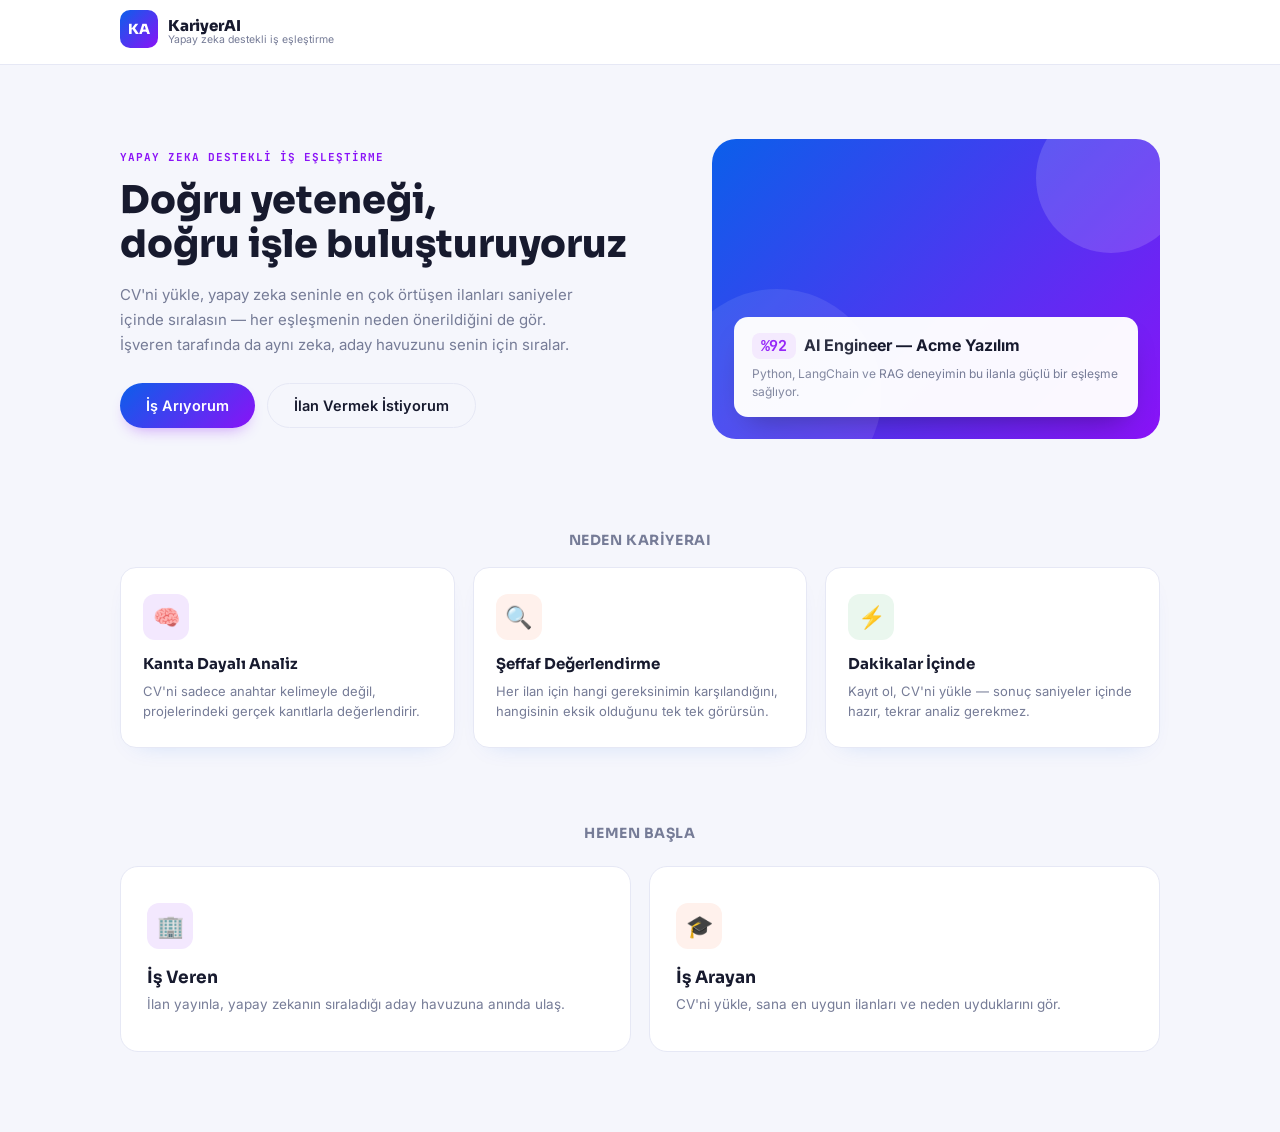
==== frontend/index.html @ 6409a8c3 "Implement major feature updates" ====
<!DOCTYPE html>
<html lang="tr">
<head>
<meta charset="UTF-8">
<title>KariyerAI</title>
<link rel="preconnect" href="https://fonts.googleapis.com">
<link href="https://fonts.googleapis.com/css2?family=Sora:wght@600;700;800&family=Inter:wght@400;500;600&family=JetBrains+Mono:wght@500;700&display=swap" rel="stylesheet">
<link rel="stylesheet" href="styles.css">
</head>
<body>

<nav class="site-nav">
  <div class="nav-inner">
    <div class="nav-brand" onclick="goHome()">
      <label class="logo-wrap" title="Logo değiştirmek için tıkla" onclick="event.stopPropagation();">
        <img id="siteLogoImg" src="/logo.svg" alt="Logo" onerror="this.style.display='none'; document.getElementById('logoFallback').style.display='flex';">
        <span id="logoFallback" class="logo-fallback">KA</span>
        <input type="file" id="logoUploadInput" accept="image/png,image/jpeg,image/svg+xml,image/webp" style="display:none;" onchange="uploadLogo()">
      </label>
      <div>
        <div class="brand-name">KariyerAI</div>
        <div class="brand-tag">Yapay zeka destekli iş eşleştirme</div>
      </div>
    </div>
    <div class="nav-links" id="navLinks"></div>
    <div class="nav-user" id="navUser"></div>
  </div>
</nav>

<div class="wrap">

<div id="landing">

  <section class="hero">
    <div class="hero-content">
      <span class="eyebrow ai">YAPAY ZEKA DESTEKLİ İŞ EŞLEŞTİRME</span>
      <h1 class="hero-title">Doğru yeteneği,<br>doğru işle buluşturuyoruz</h1>
      <p class="hero-sub">CV'ni yükle, yapay zeka seninle en çok örtüşen ilanları saniyeler içinde sıralasın — her eşleşmenin neden önerildiğini de gör. İşveren tarafında da aynı zeka, aday havuzunu senin için sıralar.</p>
      <div class="hero-cta">
        <button class="btn-pill" onclick="showView('seekerEntry')">İş Arıyorum</button>
        <button class="ghost btn-pill" onclick="showView('employerEntry')">İlan Vermek İstiyorum</button>
      </div>
    </div>
    <div class="hero-visual">
      <div class="hero-badge">
        <span class="score-badge">%92</span><strong>AI Engineer — Acme Yazılım</strong>
        <div style="color:var(--muted); font-size:12px; margin-top:6px; line-height:1.5;">Python, LangChain ve RAG deneyimin bu ilanla güçlü bir eşleşme sağlıyor.</div>
      </div>
    </div>
  </section>

  <section class="features-section">
    <div class="section-label" style="text-align:center;">NEDEN KARİYERAI</div>
    <div class="features-grid">
      <div class="feature-card">
        <div class="icon-badge" style="--role-accent-bg: var(--accent-ai-bg);">🧠</div>
        <h4>Kanıta Dayalı Analiz</h4>
        <p>CV'ni sadece anahtar kelimeyle değil, projelerindeki gerçek kanıtlarla değerlendirir.</p>
      </div>
      <div class="feature-card">
        <div class="icon-badge" style="--role-accent-bg: #FFF1EC;">🔍</div>
        <h4>Şeffaf Değerlendirme</h4>
        <p>Her ilan için hangi gereksinimin karşılandığını, hangisinin eksik olduğunu tek tek görürsün.</p>
      </div>
      <div class="feature-card">
        <div class="icon-badge" style="--role-accent-bg: var(--success-bg);">⚡</div>
        <h4>Dakikalar İçinde</h4>
        <p>Kayıt ol, CV'ni yükle — sonuç saniyeler içinde hazır, tekrar analiz gerekmez.</p>
      </div>
    </div>
  </section>

  <section>
    <div class="section-label" style="text-align:center;">HEMEN BAŞLA</div>
    <div class="role-grid">
      <div class="role-card" style="--role-accent: var(--accent-ai); --role-accent-bg: var(--accent-ai-bg);" onclick="showView('employerEntry')">
        <div class="icon-badge">🏢</div>
        <h3>İş Veren</h3>
        <p>İlan yayınla, yapay zekanın sıraladığı aday havuzuna anında ulaş.</p>
      </div>
      <div class="role-card" style="--role-accent: var(--secondary); --role-accent-bg: #FFF1EC;" onclick="showView('seekerEntry')">
        <div class="icon-badge">🎓</div>
        <h3>İş Arayan</h3>
        <p>CV'ni yükle, sana en uygun ilanları ve neden uyduklarını gör.</p>
      </div>
    </div>
  </section>

</div>

<div id="employerEntry" style="display:none;">
  <span class="back-link" onclick="showView('landing')">&larr; Geri</span>
  <div class="auth-split">
    <div class="auth-panel">
      <span class="panel-eyebrow">İŞ VEREN</span>
      <h3>İşe alımı yapay zekayla hızlandırın</h3>
      <p>İlan yayınlayın, sistem CV havuzunuzu otomatik sıralasın.</p>
      <ul class="auth-panel-features">
        <li>Yapay zeka destekli aday sıralaması</li>
        <li>Sadece kendi ilanlarınızı yönetin</li>
        <li>Her adayın neden uyduğunu görün</li>
      </ul>
    </div>
    <div class="auth-form-side" style="text-align:center; display:flex; flex-direction:column; justify-content:center;">
      <span class="eyebrow ai">HOŞ GELDİNİZ</span>
      <h2>Devam etmek için seçin</h2>
      <p class="profile-hint">Daha önce kayıt olduysanız giriş yapın, ilk defa geliyorsanız hesap oluşturun.</p>
      <div style="margin-top:16px;">
        <button class="entry-choice-btn" onclick="showView('employerLogin')">Giriş Yap</button>
        <button class="ghost entry-choice-btn" onclick="showView('employerRegister')">Kayıt Ol</button>
      </div>
    </div>
  </div>
</div>

<div id="employerLogin" style="display:none;">
  <span class="back-link" onclick="showView('employerEntry')">&larr; Geri</span>
  <div class="auth-split">
    <div class="auth-panel">
      <span class="panel-eyebrow">İŞ VEREN</span>
      <h3>Tekrar hoş geldiniz</h3>
      <p>Aday havuzunuza ve ilanlarınıza kaldığınız yerden devam edin.</p>
      <ul class="auth-panel-features">
        <li>Yapay zeka destekli aday sıralaması</li>
        <li>Sadece kendi ilanlarınızı yönetin</li>
        <li>Her adayın neden uyduğunu görün</li>
      </ul>
    </div>
    <div class="auth-form-side">
      <span class="eyebrow ai">GİRİŞ YAP</span>
      <h2>Hesabınıza Girin</h2>
      <label>E-posta</label>
      <input type="email" id="employerLoginEmail" placeholder="ik@sirketiniz.com">
      <label>Şifre</label>
      <input type="password" id="employerLoginPassword" placeholder="••••••••">
      <button class="btn-pill" onclick="doEmployerLogin()">Giriş Yap</button>
      <p id="employerLoginStatus"></p>
      <p style="text-align:center; margin-top:6px;"><a onclick="showView('employerForgotPassword')" style="color:var(--muted); font-size:12.5px; cursor:pointer;">Şifremi unuttum</a></p>
    </div>
  </div>
</div>

<div id="employerForgotPassword" style="display:none;">
  <span class="back-link" onclick="showView('employerLogin')">&larr; Geri</span>
  <div class="auth-shell">
    <div class="card">
      <span class="eyebrow ai">ŞİFREMİ UNUTTUM</span>
      <h2>Şifreni Sıfırla</h2>
      <p class="profile-hint">Kayıt olurken kullandığın şirket adı ve e-postayı doğrula, yeni bir şifre belirle.</p>
      <label>Şirket / Kurum Adı</label>
      <input type="text" id="employerResetCompany" placeholder="Kayıtlı şirket adın">
      <label>E-posta</label>
      <input type="email" id="employerResetEmail" placeholder="ik@sirketiniz.com">
      <label>Yeni Şifre</label>
      <input type="password" id="employerResetNewPassword" placeholder="en az 6 karakter">
      <button onclick="doEmployerPasswordReset()">Şifreyi Güncelle</button>
      <p id="employerResetStatus"></p>
    </div>
  </div>
</div>

<div id="employerRegister" style="display:none;">
  <span class="back-link" onclick="showView('employerEntry')">&larr; Geri</span>
  <div class="auth-split">
    <div class="auth-panel">
      <span class="panel-eyebrow">İŞ VEREN</span>
      <h3>Doğru adaya, doğru zamanda ulaşın</h3>
      <p>Şirket hesabınızı oluşturun, ilk ilanınızı dakikalar içinde yayınlayın.</p>
      <ul class="auth-panel-features">
        <li>Yapay zeka destekli aday sıralaması</li>
        <li>Sadece kendi ilanlarınızı yönetin</li>
        <li>Her adayın neden uyduğunu görün</li>
      </ul>
    </div>
    <div class="auth-form-side">
      <span class="eyebrow ai">KAYIT OL</span>
      <h2>Şirket Hesabı Oluştur</h2>
      <label>Şirket / Kurum Adı</label>
      <input type="text" id="employerCompany" placeholder="örn: Acme Yazılım">
      <label>E-posta</label>
      <input type="email" id="employerRegisterEmail" placeholder="ik@sirketiniz.com">
      <label>Şifre</label>
      <input type="password" id="employerRegisterPassword" placeholder="en az 6 karakter">
      <button class="btn-pill" onclick="doEmployerRegister()">Kayıt Ol</button>
      <p id="employerRegisterStatus"></p>
    </div>
  </div>
</div>

<div id="employerView" style="display:none;">
  <div class="card">
    <span class="eyebrow ai" id="jobFormEyebrow">YENİ İLAN</span>
    <h2 id="jobFormTitle">Yeni İlan</h2>
    <label>Pozisyon Adı</label>
    <input type="text" id="jobTitle" placeholder="örn: AI Engineer">
    <label>Şirket</label>
    <input type="text" id="jobCompany" placeholder="örn: Acme Yazılım">
    <label>İlan Metni</label>
    <textarea id="jobText" placeholder="İlan detaylarını buraya yapıştır"></textarea>
    <button id="jobSubmitBtn" onclick="submitJob()">İlanı Yayınla</button>
    <span id="jobCancelEditBtn" class="cancel-edit-link" style="display:none;" onclick="cancelEditJob()">İptal</span>
    <p id="employerStatus"></p>
  </div>
  <div class="card">
    <h2>Yayındaki İlanlar</h2>
    <input type="text" id="jobSearchInput" class="job-search-input" placeholder="İlan ara (başlık, şirket, içerik)..." oninput="filterJobs()">
    <div id="jobsList" class="empty-state">Yükleniyor...</div>
  </div>
</div>

<div id="jobCandidatesView" style="display:none;">
  <span class="back-link" onclick="showView('employerView')">&larr; İlanlara geri dön</span>
  <div id="jobCandidatesHeader" class="welcome-banner"></div>
  <div id="jobCandidatesStats" class="card" style="display:none;"></div>
  <div id="jobCandidatesContainer">Yükleniyor...</div>
</div>

<div id="seekerEntry" style="display:none;">
  <span class="back-link" onclick="showView('landing')">&larr; Geri</span>
  <div class="auth-split">
    <div class="auth-panel" style="background: linear-gradient(135deg, #0B5FEA 0%, #4B7BF5 100%);">
      <span class="panel-eyebrow">İŞ ARAYAN</span>
      <h3>Sana en uygun işi bul</h3>
      <p>CV'ni yükle, yapay zeka seninle en çok örtüşen ilanları sıralasın.</p>
      <ul class="auth-panel-features">
        <li>CV'ni yapay zeka analiz etsin</li>
        <li>Her ilana neden uyduğunu gör</li>
        <li>Favorilerini kaydet, profilini yönet</li>
      </ul>
    </div>
    <div class="auth-form-side" style="text-align:center; display:flex; flex-direction:column; justify-content:center;">
      <span class="eyebrow">HOŞ GELDİN</span>
      <h2>Devam etmek için seç</h2>
      <p class="profile-hint">Daha önce kayıt olduysan giriş yap, ilk defa geliyorsan hesap oluştur.</p>
      <div style="margin-top:16px;">
        <button class="entry-choice-btn" onclick="showView('seekerLogin')">Giriş Yap</button>
        <button class="ghost entry-choice-btn" onclick="showView('seekerRegister')">Kayıt Ol</button>
      </div>
    </div>
  </div>
</div>

<div id="seekerLogin" style="display:none;">
  <span class="back-link" onclick="showView('seekerEntry')">&larr; Geri</span>
  <div class="auth-split">
    <div class="auth-panel" style="background: linear-gradient(135deg, #0B5FEA 0%, #4B7BF5 100%);">
      <span class="panel-eyebrow">İŞ ARAYAN</span>
      <h3>Tekrar hoş geldin</h3>
      <p>Sana uygun ilanlara ve profiline kaldığın yerden devam et.</p>
      <ul class="auth-panel-features">
        <li>CV'ni yapay zeka analiz etsin</li>
        <li>Her ilana neden uyduğunu gör</li>
        <li>Favorilerini kaydet, profilini yönet</li>
      </ul>
    </div>
    <div class="auth-form-side">
      <span class="eyebrow">GİRİŞ YAP</span>
      <h2>Tekrar Hoş Geldin</h2>
      <label>E-posta</label>
      <input type="email" id="loginEmail" placeholder="ornek@mail.com">
      <label>Şifre</label>
      <input type="password" id="loginPassword" placeholder="••••••••">
      <button class="btn-pill" onclick="doLogin()">Giriş Yap</button>
      <p id="loginStatus"></p>
      <p style="text-align:center; margin-top:6px;"><a onclick="showView('seekerForgotPassword')" style="color:var(--muted); font-size:12.5px; cursor:pointer;">Şifremi unuttum</a></p>
    </div>
  </div>
</div>

<div id="seekerForgotPassword" style="display:none;">
  <span class="back-link" onclick="showView('seekerLogin')">&larr; Geri</span>
  <div class="auth-shell">
    <div class="card">
      <span class="eyebrow">ŞİFREMİ UNUTTUM</span>
      <h2>Şifreni Sıfırla</h2>
      <p class="profile-hint">Kayıt olurken kullandığın ad soyad ve e-postayı doğrula, yeni bir şifre belirle.</p>
      <label>Ad Soyad</label>
      <input type="text" id="seekerResetName" placeholder="Kayıtlı adın soyadın">
      <label>E-posta</label>
      <input type="email" id="seekerResetEmail" placeholder="ornek@mail.com">
      <label>Yeni Şifre</label>
      <input type="password" id="seekerResetNewPassword" placeholder="en az 6 karakter">
      <button onclick="doSeekerPasswordReset()">Şifreyi Güncelle</button>
      <p id="seekerResetStatus"></p>
    </div>
  </div>
</div>

<div id="seekerRegister" style="display:none;">
  <span class="back-link" onclick="showView('seekerEntry')">&larr; Geri</span>
  <div class="auth-split">
    <div class="auth-panel" style="background: linear-gradient(135deg, #0B5FEA 0%, #4B7BF5 100%);">
      <span class="panel-eyebrow">İŞ ARAYAN</span>
      <h3>Bir CV yükle, gerisini yapay zekaya bırak</h3>
      <p>Kayıt tek seferlik — sonrasında sadece giriş yapman yeterli.</p>
      <ul class="auth-panel-features">
        <li>CV'ni yapay zeka analiz etsin</li>
        <li>Her ilana neden uyduğunu gör</li>
        <li>Favorilerini kaydet, profilini yönet</li>
      </ul>
    </div>
    <div class="auth-form-side">
      <span class="eyebrow">KAYIT OL</span>
      <h2>Hesap Oluştur</h2>
      <label>Ad Soyad</label>
      <input type="text" id="candName" placeholder="Adın Soyadın">
      <label>E-posta</label>
      <input type="email" id="candEmail" placeholder="ornek@mail.com">
      <label>Şifre</label>
      <input type="password" id="candPassword" placeholder="en az 6 karakter">
      <label>CV'n (PDF)</label>
      <input type="file" id="cvFile" accept="application/pdf">
      <br><br>
      <button class="btn-pill" onclick="uploadCv()">Kayıt Ol ve CV'yi Analiz Et</button>
      <p id="uploadStatus"></p>
    </div>
  </div>
</div>

<div id="jobsView" style="display:none;">
  <div class="dashboard-grid">
    <aside class="profile-sidebar">
      <div class="card">
        <span class="eyebrow">PROFİLİM</span>
        <h2 id="sidebarName">Profil</h2>
        <div id="sidebarCvSummary" class="sidebar-cv-summary"></div>
        <label>Telefon</label>
        <input type="tel" id="profilePhone" placeholder="0555 555 55 55">
        <label>LinkedIn</label>
        <input type="url" id="profileLinkedin" placeholder="linkedin.com/in/...">
        <label>GitHub</label>
        <input type="url" id="profileGithub" placeholder="github.com/...">
        <label>Konum</label>
        <input type="text" id="profileLocation" placeholder="örn: Bursa">
        <button onclick="saveProfile()" style="width:100%;">Kaydet</button>
        <p id="profileStatus"></p>
        <hr style="border:none; border-top:1px solid var(--border); margin:16px 0;">
        <button class="ghost" onclick="toggleCvUpdateForm()" style="width:100%; font-size:12.5px;">CV'ni Güncelle</button>
        <div id="cvUpdateForm" style="display:none; margin-top:10px;">
          <input type="file" id="cvUpdateFile" accept="application/pdf">
          <button onclick="submitCvUpdate()" style="margin-top:8px; width:100%;">Yükle ve Yeniden Analiz Et</button>
          <p id="cvUpdateStatus" style="color:var(--muted); font-size:12.5px; margin-top:6px;"></p>
        </div>
      </div>
    </aside>
    <main class="dashboard-main">
      <label class="fav-filter-label">
        <input type="checkbox" id="favFilterCheckbox" onchange="toggleFavoritesFilter()">
        Sadece favorilerimi göster
      </label>
      <div id="matchesContainer">Yükleniyor...</div>
    </main>
  </div>
</div>

</div>

<script type="module" src="js/main.js"></script>
</body>
</html>
---- frontend/styles.css ----
:root {
    --primary: #171A2E;
    --secondary: #0B5FEA;
    --accent-ai: #8A12F7;
    --accent-ai-bg: #F3E8FE;
    --brand-gradient: linear-gradient(135deg, #0B5FEA 0%, #8A12F7 100%);
    --bg: #F5F6FC;
    --card: #FFFFFF;
    --border: #E6E8F5;
    --muted: #767C97;
    --success-bg: #EAF7EE;
    --success-text: #1E8E4E;
    --danger-bg: #FDEAEA;
    --danger-text: #B03030;
  }
  * { box-sizing: border-box; }
  body {
    font-family: 'Inter', sans-serif;
    background: var(--bg);
    color: var(--primary);
    margin: 0;
    padding: 0;
  }
  .wrap { max-width: 1080px; margin: 0 auto; padding: 28px 20px 80px; }
  h1 { font-family: 'Sora', sans-serif; font-size: 28px; font-weight: 800; margin: 0 0 4px; }
  h2 { font-family: 'Sora', sans-serif; font-size: 19px; font-weight: 700; margin: 0 0 14px; }
  .subtitle { color: var(--muted); font-size: 14px; margin-bottom: 28px; }
  .topbar { display: flex; justify-content: space-between; align-items: center; margin-bottom: 8px; }
  .card {
    background: var(--card);
    border: 1px solid var(--border);
    border-radius: 16px;
    padding: 22px 24px;
    margin-bottom: 18px;
    box-shadow: 0 10px 24px -18px rgba(11, 95, 234, 0.35);
  }
  input[type=text], input[type=email], input[type=tel], input[type=url], input[type=password] {
    width: 100%;
    padding: 11px 13px;
    margin-bottom: 12px;
    border: 1px solid var(--border);
    border-radius: 8px;
    font-family: 'Inter', sans-serif;
    font-size: 14px;
    background: #FAFBFD;
  }
  input[type=text]:focus, input[type=email]:focus, input[type=tel]:focus, input[type=url]:focus, input[type=password]:focus, textarea:focus { outline: 2px solid var(--secondary); background: white; }
  textarea {
    width: 100%; min-height: 130px; padding: 11px 13px; margin-bottom: 12px;
    border: 1px solid var(--border); border-radius: 8px; font-family: 'Inter', sans-serif;
    font-size: 14px; background: #FAFBFD; resize: vertical;
  }
  label { font-size: 13px; font-weight: 600; color: var(--muted); display: block; margin-bottom: 6px; }
  button {
    background: var(--brand-gradient); color: white; border: none;
    padding: 11px 22px; border-radius: 8px; cursor: pointer;
    font-family: 'Inter', sans-serif; font-weight: 600; font-size: 14px;
    transition: opacity 0.15s, transform 0.15s;
    box-shadow: 0 8px 16px -8px rgba(138, 18, 247, 0.45);
  }
  button:hover { opacity: 0.92; transform: translateY(-1px); }
  button.secondary-btn { background: var(--primary); box-shadow: none; }
  button.ghost { background: transparent; color: var(--primary); border: 1px solid var(--border); box-shadow: none; }
  button:disabled { background: #D4D7E2; cursor: not-allowed; box-shadow: none; }
  .role-grid { display: grid; grid-template-columns: 1fr 1fr; gap: 18px; margin-top: 24px; }
  .role-card {
    background: var(--card); border: 1px solid var(--border); border-radius: 18px;
    padding: 36px 26px; text-align: left; cursor: pointer; transition: all 0.18s;
    position: relative; overflow: hidden;
  }
  .role-card::before {
    content: ''; position: absolute; top: 0; left: 0; right: 0; height: 3px;
    background: var(--role-accent, var(--secondary)); transform: scaleX(0); transform-origin: left;
    transition: transform 0.2s;
  }
  .role-card:hover { border-color: var(--role-accent, var(--secondary)); transform: translateY(-3px); box-shadow: 0 12px 28px -14px rgba(11,95,234,0.3); }
  .role-card:hover::before { transform: scaleX(1); }
  .icon-badge {
    width: 46px; height: 46px; border-radius: 12px; display: flex; align-items: center;
    justify-content: center; font-size: 22px; margin-bottom: 18px;
    background: var(--role-accent-bg, var(--success-bg));
  }
  .role-card h3 { font-family: 'Sora', sans-serif; margin: 0 0 6px; font-size: 17px; }
  .role-card p { color: var(--muted); font-size: 13.5px; margin: 0; line-height: 1.5; }
  .eyebrow {
    font-family: 'JetBrains Mono', monospace; font-size: 11px; font-weight: 700;
    letter-spacing: 0.09em; text-transform: uppercase; color: var(--secondary);
    margin-bottom: 8px; display: block;
  }
  .eyebrow.ai { color: var(--accent-ai); }
  .auth-shell { max-width: 420px; margin: 0 auto; }

  .auth-split {
    display: grid; grid-template-columns: 1fr 1fr; max-width: 920px; margin: 0 auto;
    border-radius: 20px; overflow: hidden; box-shadow: 0 24px 60px -30px rgba(11,95,234,0.4);
  }
  .auth-panel {
    background: var(--brand-gradient); color: white; padding: 48px 40px;
    display: flex; flex-direction: column; justify-content: center; gap: 16px;
  }
  .auth-panel .panel-eyebrow {
    font-family: 'JetBrains Mono', monospace; font-size: 11px; font-weight: 700;
    letter-spacing: 0.09em; text-transform: uppercase; opacity: 0.85;
  }
  .auth-panel h3 { font-family: 'Sora', sans-serif; font-size: 25px; font-weight: 800; margin: 0; line-height: 1.3; }
  .auth-panel p { font-size: 13.5px; opacity: 0.92; line-height: 1.6; margin: 0; }
  .auth-panel-features { list-style: none; padding: 0; margin: 10px 0 0; display: flex; flex-direction: column; gap: 11px; }
  .auth-panel-features li { font-size: 13.5px; display: flex; align-items: center; gap: 9px; }
  .auth-panel-features li::before {
    content: '✓'; width: 20px; height: 20px; border-radius: 50%; background: rgba(255,255,255,0.2);
    display: flex; align-items: center; justify-content: center; font-size: 11px; flex-shrink: 0;
  }
  .auth-form-side { background: var(--card); padding: 44px 40px; }
  .auth-form-side h2 { font-size: 21px; }
  .btn-pill { border-radius: 999px !important; padding: 13px 26px !important; font-size: 14.5px !important; width: 100%; }
  @media (max-width: 720px) {
    .auth-split { grid-template-columns: 1fr; max-width: 460px; }
    .auth-panel { padding: 32px 28px 24px; }
    .auth-form-side { padding: 32px 28px; }
  }
  .back-link { cursor: pointer; color: var(--muted); font-size: 13px; margin-bottom: 16px; display: inline-block; }
  .back-link:hover { color: var(--primary); }
  #status { color: var(--muted); font-size: 13px; margin-top: 8px; }
  .job-row {
    display: flex; justify-content: space-between; align-items: center;
    padding: 12px 0; border-bottom: 1px solid var(--border);
  }
  .job-row:last-child { border-bottom: none; }
  .job-row-title { font-weight: 600; font-size: 14px; }
  .job-row-company { color: var(--muted); font-size: 12px; }
  .job-row-preview { color: var(--muted); font-size: 12px; margin-top: 3px; max-width: 500px; }
  .del-btn { background: transparent; color: var(--danger-text); font-size: 12px; padding: 6px 10px; }

  .score-badge {
    display: inline-flex; align-items: center; justify-content: center;
    font-family: 'JetBrains Mono', monospace; font-weight: 700; font-size: 15px;
    color: var(--accent-ai); background: var(--accent-ai-bg); border-radius: 8px;
    padding: 3px 9px; margin-right: 8px; letter-spacing: -0.02em;
  }
  .match-card { border-left: 4px solid var(--secondary); }
  .match-card.low { border-left-color: var(--border); opacity: 0.85; }
  .tag {
    display: inline-block; background: var(--success-bg); color: var(--success-text);
    padding: 3px 10px; border-radius: 20px; font-size: 12px; margin: 2px 4px 2px 0; font-weight: 500;
  }
  .tag.missing { background: var(--danger-bg); color: var(--danger-text); }
  .recommend {
    display: inline-block; padding: 3px 10px; border-radius: 20px; font-size: 12px; font-weight: 600; margin-top: 4px;
  }
  .recommend.evet { background: var(--success-bg); color: var(--success-text); }
  .recommend.kismen { background: #FFF4E5; color: #B26A00; }
  .recommend.hayir { background: var(--danger-bg); color: var(--danger-text); }
  .section-label {
    font-family: 'Sora', sans-serif; font-weight: 700; font-size: 14px; color: var(--muted);
    text-transform: uppercase; letter-spacing: 0.04em; margin: 26px 0 12px;
  }
  .welcome-banner {
    background: var(--primary); color: white; padding: 16px 20px; border-radius: 12px; margin-bottom: 20px;
    font-family: 'Sora', sans-serif; font-weight: 600; font-size: 15px;
  }
  .empty-state { color: var(--muted); font-size: 14px; text-align: center; padding: 30px 0; }
  .spinner {
    display: inline-block; width: 14px; height: 14px; border: 2px solid var(--border);
    border-top-color: var(--secondary); border-radius: 50%; animation: spin 0.7s linear infinite;
    vertical-align: middle; margin-right: 6px;
  }
  @keyframes spin { to { transform: rotate(360deg); } }

  .detail-toggle {
    background: transparent; color: var(--secondary); border: none; padding: 4px 0;
    font-size: 12.5px; font-weight: 600; cursor: pointer; margin-top: 8px; display: inline-flex;
    align-items: center; gap: 4px;
  }
  .detail-toggle:hover { text-decoration: underline; opacity: 1; }
  .detail-toggle .arrow { display: inline-block; transition: transform 0.15s; font-size: 10px; }
  .detail-toggle.open .arrow { transform: rotate(90deg); }
  .req-list { margin-top: 10px; border-top: 1px solid var(--border); padding-top: 10px; display: none; }
  .req-list.open { display: block; }
  .req-row { display: flex; align-items: flex-start; gap: 9px; padding: 7px 0; border-bottom: 1px dashed var(--border); }
  .req-row:last-child { border-bottom: none; }
  .req-icon { flex-shrink: 0; width: 18px; text-align: center; font-size: 13px; margin-top: 1px; }
  .req-body { flex: 1; min-width: 0; }
  .req-name { font-weight: 600; font-size: 13px; }
  .req-tur { font-size: 10.5px; color: var(--muted); margin-left: 6px; font-weight: 500; text-transform: uppercase; letter-spacing: 0.03em; }
  .req-kanit { color: var(--muted); font-size: 12px; margin-top: 2px; line-height: 1.4; }
  .other-job-card {
    border: 1px solid var(--border); border-radius: 10px; margin-bottom: 8px; background: var(--card);
    overflow: hidden;
  }
  .other-job-row {
    display: flex; justify-content: space-between; align-items: center;
    padding: 10px 16px; font-size: 13px; cursor: pointer;
  }
  .other-job-row:hover { background: #FAFBFD; }
  .other-job-row .score { color: var(--muted); font-weight: 700; font-family: 'JetBrains Mono', monospace; }
  .other-job-detail { padding: 0 16px 14px; display: none; }
  .other-job-detail.open { display: block; }
  .other-job-eval { font-size: 13px; color: var(--primary); margin: 4px 0 10px; padding-top: 10px; border-top: 1px solid var(--border); }

  .fav-btn {
    background: transparent; border: none; font-size: 20px; cursor: pointer; padding: 2px 6px;
    color: var(--muted); line-height: 1; flex-shrink: 0;
  }
  .fav-btn.active { color: #F0A800; }
  .fav-btn:hover { opacity: 0.7; }
  .fav-filter-label {
    display: inline-flex; align-items: center; gap: 6px; font-weight: 500;
    color: var(--primary); cursor: pointer; font-size: 13.5px; margin-bottom: 14px;
  }
  .fav-filter-label input { width: auto; margin: 0; }
  .stats-row { display: flex; gap: 28px; flex-wrap: wrap; }
  .stats-num { font-size: 24px; font-weight: 700; font-family: 'JetBrains Mono', monospace; }
  .stats-label { color: var(--muted); font-size: 12px; }

  .contact-row { display: flex; flex-wrap: wrap; gap: 8px; margin: 2px 0 14px; }
  .contact-chip {
    display: inline-flex; align-items: center; gap: 5px; background: var(--bg);
    border: 1px solid var(--border); border-radius: 20px; padding: 5px 12px;
    font-size: 12.5px; color: var(--primary); font-weight: 500;
  }
  .contact-chip a { color: inherit; text-decoration: none; }
  .contact-chip a:hover { text-decoration: underline; }
  .profile-hint { color: var(--muted); font-size: 12.5px; margin: -8px 0 18px; line-height: 1.5; }
  .profile-saved-msg { color: var(--success-text); font-size: 13px; font-weight: 600; }
  .job-search-input { margin-top: 4px; }
  .edit-btn { background: transparent; color: var(--primary); border: 1px solid var(--border); font-size: 12px; padding: 6px 10px; }
  .cancel-edit-link { color: var(--muted); font-size: 13px; cursor: pointer; margin-left: 10px; }
  .cancel-edit-link:hover { color: var(--primary); }

  /* ---------- Site navbar ---------- */
  .site-nav {
    background: var(--card); border-bottom: 1px solid var(--border);
    position: sticky; top: 0; z-index: 50;
  }
  .nav-inner {
    max-width: 1080px; margin: 0 auto; padding: 0 20px; height: 64px;
    display: flex; align-items: center; gap: 28px;
  }
  .nav-brand { display: flex; align-items: center; gap: 10px; cursor: pointer; flex-shrink: 0; }
  .logo-wrap {
    width: 38px; height: 38px; border-radius: 10px; overflow: hidden; cursor: pointer;
    position: relative; flex-shrink: 0; background: var(--brand-gradient);
  }
  .logo-wrap img { width: 100%; height: 100%; object-fit: cover; display: block; }
  .logo-fallback {
    display: none; width: 100%; height: 100%; align-items: center; justify-content: center;
    color: white; font-family: 'Sora', sans-serif; font-weight: 800; font-size: 14px;
  }
  .logo-wrap:hover::after {
    content: '✎'; position: absolute; inset: 0; background: rgba(23,26,46,0.55);
    color: white; display: flex; align-items: center; justify-content: center; font-size: 13px;
  }
  .brand-name { font-family: 'Sora', sans-serif; font-weight: 800; font-size: 15px; line-height: 1.1; }
  .brand-tag { color: var(--muted); font-size: 10.5px; line-height: 1.1; }
  .nav-links { display: flex; gap: 4px; flex: 1; }
  .nav-link {
    color: var(--primary); font-weight: 600; font-size: 13.5px; text-decoration: none;
    padding: 8px 14px; border-radius: 8px; cursor: pointer;
  }
  .nav-link:hover { background: var(--bg); }
  .nav-user { display: flex; align-items: center; gap: 10px; flex-shrink: 0; }
  .nav-username { font-size: 13px; color: var(--muted); font-weight: 500; }
  .nav-logout { font-size: 12px; padding: 7px 14px; }

  /* ---------- Dashboard (aday ana sayfasi) ---------- */
  .dashboard-grid { display: grid; grid-template-columns: 260px 1fr; gap: 22px; align-items: start; }
  .profile-sidebar { position: sticky; top: 84px; }
  .profile-sidebar .card { padding: 20px; }
  .profile-sidebar h2 { font-size: 16px; }
  .sidebar-cv-summary { margin: -4px 0 16px; }
  .sidebar-level { font-size: 12.5px; color: var(--muted); margin-bottom: 8px; }
  @media (max-width: 820px) {
    .dashboard-grid { grid-template-columns: 1fr; }
    .profile-sidebar { position: static; }
  }

  .entry-choice-btn { width: 100%; margin-bottom: 10px; border-radius: 999px; padding: 13px 26px; }

  /* ---------- Ana sayfa: hero + ozellikler ---------- */
  .hero {
    display: grid; grid-template-columns: 1.1fr 0.9fr; gap: 44px; align-items: center;
    padding: 46px 0 56px;
  }
  .hero-title { font-family: 'Sora', sans-serif; font-size: 38px; font-weight: 800; line-height: 1.18; margin: 14px 0 16px; }
  .hero-sub { font-size: 15px; color: var(--muted); line-height: 1.65; max-width: 480px; margin-bottom: 26px; }
  .hero-cta { display: flex; gap: 12px; flex-wrap: wrap; }
  .hero-cta button { width: auto; }
  .hero-visual {
    position: relative; height: 300px; border-radius: 24px; overflow: hidden;
    background: var(--brand-gradient);
  }
  .hero-visual::before, .hero-visual::after { content: ''; position: absolute; border-radius: 50%; }
  .hero-visual::before { width: 150px; height: 150px; background: rgba(255,255,255,0.14); top: -36px; right: -26px; }
  .hero-visual::after { width: 210px; height: 210px; background: rgba(255,255,255,0.09); bottom: -60px; left: -40px; }
  .hero-badge {
    position: absolute; bottom: 22px; left: 22px; right: 22px; background: rgba(255,255,255,0.97);
    border-radius: 14px; padding: 16px 18px; box-shadow: 0 16px 30px -14px rgba(0,0,0,0.35);
  }
  .features-section { padding: 10px 0 50px; }
  .features-grid { display: grid; grid-template-columns: repeat(3, 1fr); gap: 18px; margin-top: 18px; }
  .feature-card {
    background: var(--card); border: 1px solid var(--border); border-radius: 16px;
    padding: 26px 22px; box-shadow: 0 10px 24px -18px rgba(11,95,234,0.25);
  }
  .feature-card .icon-badge { margin-bottom: 14px; }
  .feature-card h4 { font-family: 'Sora', sans-serif; font-size: 15px; margin: 0 0 8px; }
  .feature-card p { font-size: 13px; color: var(--muted); line-height: 1.55; margin: 0; }
  @media (max-width: 760px) {
    .hero { grid-template-columns: 1fr; padding: 30px 0 40px; }
    .hero-title { font-size: 30px; }
    .hero-visual { height: 220px; }
    .features-grid { grid-template-columns: 1fr; }
  }
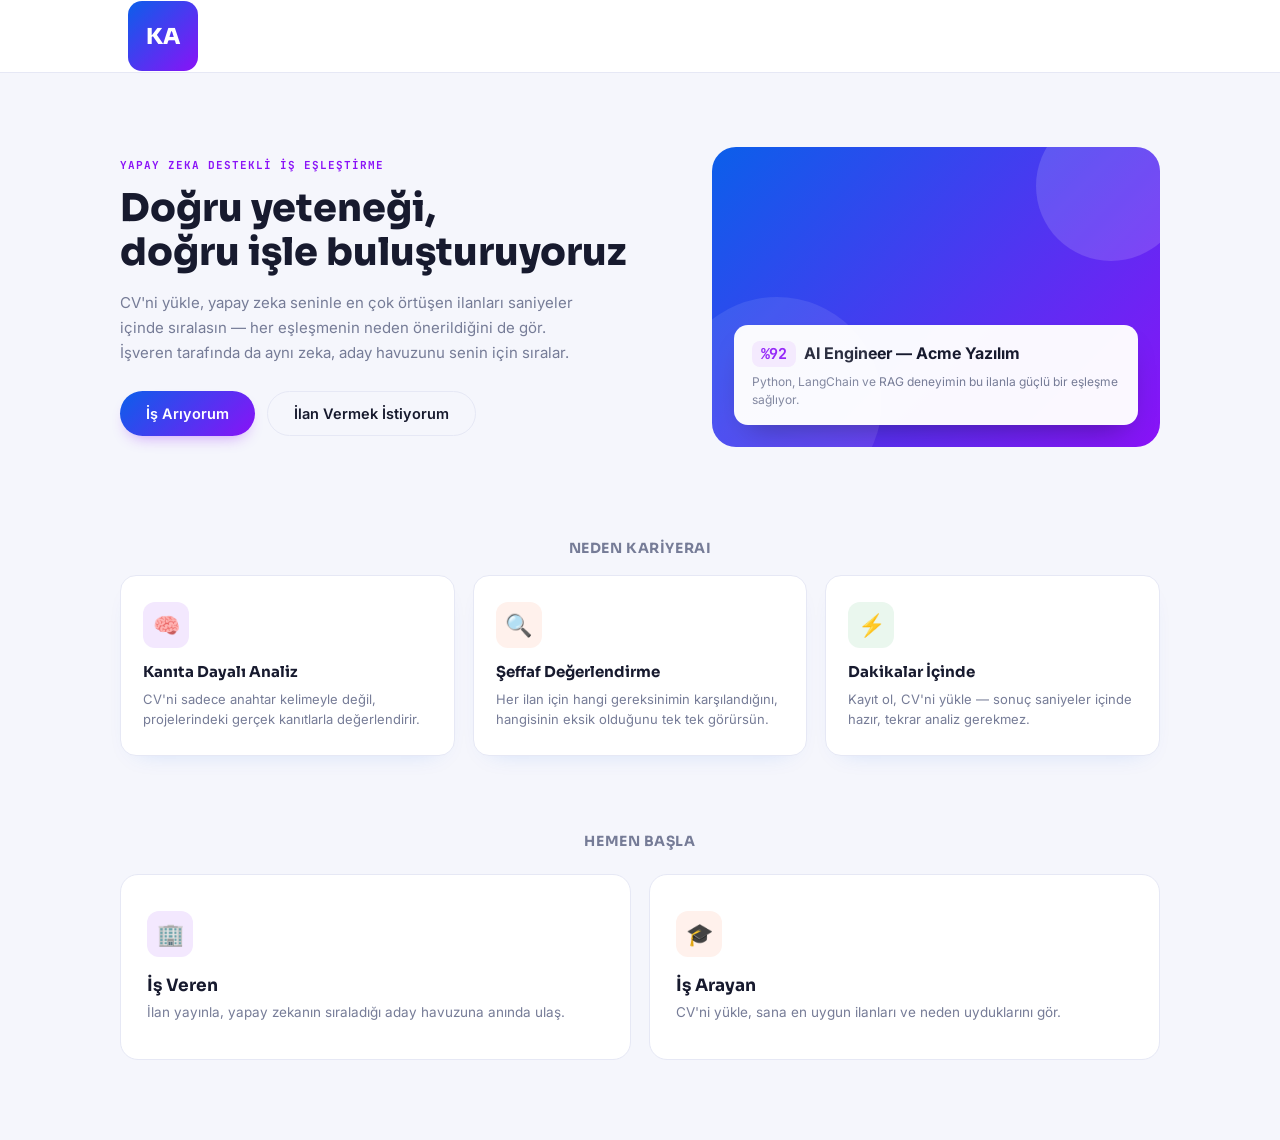
==== commit f9906708: "Enhance frontend UI" ====
--- a/frontend/index.html
+++ b/frontend/index.html
@@ -12,14 +12,9 @@
 <nav class="site-nav">
   <div class="nav-inner">
     <div class="nav-brand" onclick="goHome()">
-      <label class="logo-wrap" title="Logo değiştirmek için tıkla" onclick="event.stopPropagation();">
+      <div class="logo-wrap">
         <img id="siteLogoImg" src="/logo.svg" alt="Logo" onerror="this.style.display='none'; document.getElementById('logoFallback').style.display='flex';">
         <span id="logoFallback" class="logo-fallback">KA</span>
-        <input type="file" id="logoUploadInput" accept="image/png,image/jpeg,image/svg+xml,image/webp" style="display:none;" onchange="uploadLogo()">
-      </label>
-      <div>
-        <div class="brand-name">KariyerAI</div>
-        <div class="brand-tag">Yapay zeka destekli iş eşleştirme</div>
       </div>
     </div>
     <div class="nav-links" id="navLinks"></div>
@@ -357,4 +352,4 @@
 
 <script type="module" src="js/main.js"></script>
 </body>
-</html>
+</html>
--- a/frontend/styles.css
+++ b/frontend/styles.css
@@ -1,4 +1,4 @@
-  :root {
+:root {
     --primary: #171A2E;
     --secondary: #0B5FEA;
     --accent-ai: #8A12F7;
@@ -233,25 +233,21 @@
     position: sticky; top: 0; z-index: 50;
   }
   .nav-inner {
-    max-width: 1080px; margin: 0 auto; padding: 0 20px; height: 64px;
-    display: flex; align-items: center; gap: 28px;
-  }
-  .nav-brand { display: flex; align-items: center; gap: 10px; cursor: pointer; flex-shrink: 0; }
+    max-width: 1080px; margin: 0 auto; padding: 0 20px; height: 72px;
+    display: flex; align-items: center; gap: 28px; position: relative;
+  }
+  .nav-brand { position: relative; flex-shrink: 0; height: 100%; width: 220px; cursor: pointer; }
   .logo-wrap {
-    width: 38px; height: 38px; border-radius: 10px; overflow: hidden; cursor: pointer;
-    position: relative; flex-shrink: 0; background: var(--brand-gradient);
-  }
-  .logo-wrap img { width: 100%; height: 100%; object-fit: cover; display: block; }
+    position: absolute; top: 50%; left: 0; transform: translateY(-50%);
+    height: 130px; width: auto; max-width: 340px; border-radius: 8px; cursor: pointer;
+    display: flex; align-items: center; padding: 4px 8px; z-index: 5;
+  }
+  .logo-wrap img { height: 100%; width: auto; max-width: 324px; object-fit: contain; display: block; }
   .logo-fallback {
-    display: none; width: 100%; height: 100%; align-items: center; justify-content: center;
-    color: white; font-family: 'Sora', sans-serif; font-weight: 800; font-size: 14px;
-  }
-  .logo-wrap:hover::after {
-    content: '✎'; position: absolute; inset: 0; background: rgba(23,26,46,0.55);
-    color: white; display: flex; align-items: center; justify-content: center; font-size: 13px;
-  }
-  .brand-name { font-family: 'Sora', sans-serif; font-weight: 800; font-size: 15px; line-height: 1.1; }
-  .brand-tag { color: var(--muted); font-size: 10.5px; line-height: 1.1; }
+    display: none; height: 70px; width: 70px; border-radius: 14px; background: var(--brand-gradient);
+    align-items: center; justify-content: center;
+    color: white; font-family: 'Sora', sans-serif; font-weight: 800; font-size: 22px;
+  }
   .nav-links { display: flex; gap: 4px; flex: 1; }
   .nav-link {
     color: var(--primary); font-weight: 600; font-size: 13.5px; text-decoration: none;
@@ -264,7 +260,7 @@
 
   /* ---------- Dashboard (aday ana sayfasi) ---------- */
   .dashboard-grid { display: grid; grid-template-columns: 260px 1fr; gap: 22px; align-items: start; }
-  .profile-sidebar { position: sticky; top: 84px; }
+  .profile-sidebar { position: sticky; top: 92px; }
   .profile-sidebar .card { padding: 20px; }
   .profile-sidebar h2 { font-size: 16px; }
   .sidebar-cv-summary { margin: -4px 0 16px; }
@@ -310,4 +306,4 @@
     .hero-title { font-size: 30px; }
     .hero-visual { height: 220px; }
     .features-grid { grid-template-columns: 1fr; }
-  }
+  }
